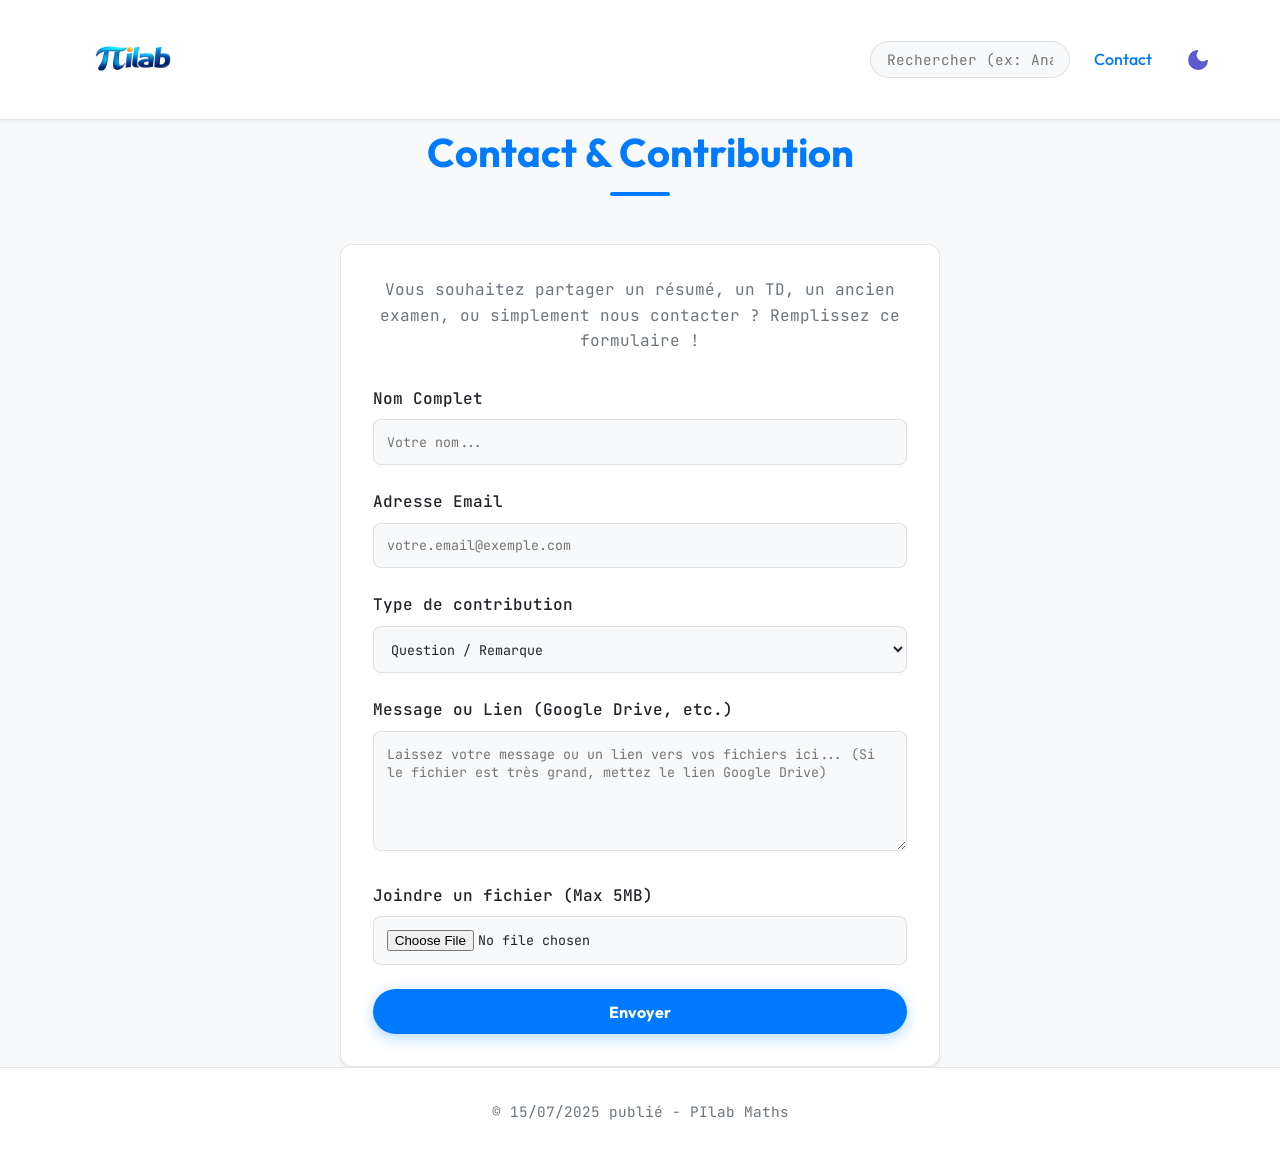
==== contact.html @ 1a2e01a1 "recherche" ====
<!DOCTYPE html>
<html lang="fr" data-theme="light">
<head>
    <meta charset="UTF-8">
    <meta name="viewport" content="width=device-width, initial-scale=1.0">
    <title>πLab - Contact & Contribution</title>
    <link rel="icon" type="image/svg+xml" href="images/favicon.svg">
    <link rel="apple-touch-icon" href="images/favicon.svg">
    <link rel="manifest" href="manifest.json">
    <link rel="stylesheet" href="css/style.css">
    <style>
        .contact-container {
            max-width: 600px;
            margin: 0 auto;
            background: var(--card-bg);
            padding: 2rem;
            border-radius: var(--radius-md);
            box-shadow: var(--shadow-sm);
            border: 1px solid var(--border-color);
        }
        .form-group {
            margin-bottom: 1.5rem;
        }
        .form-group label {
            display: block;
            margin-bottom: 0.5rem;
            font-weight: 500;
        }
        .form-control {
            width: 100%;
            padding: 0.8rem;
            border: 1px solid var(--border-color);
            border-radius: var(--radius-sm);
            background: var(--bg-color);
            color: var(--text-color);
            font-family: inherit;
        }
        .form-control:focus {
            outline: none;
            border-color: var(--primary-color);
        }
        textarea.form-control {
            resize: vertical;
            min-height: 120px;
        }
    </style>
</head>
<body>
    <header>
        <div class="container">
            <a href="index.html" class="logo-container">
                <img src="images/pilab.png" alt="πLab Logo" class="logo-img">
            </a>
            <div class="nav-wrapper">
                <div class="search-container">
                    <input type="text" id="global-search" placeholder="Rechercher (ex: Analyse, S3)..." class="search-input" aria-label="Recherche">
                    <ul id="search-results" class="search-results"></ul>
                </div>
                <a href="contact.html" class="nav-link" style="color: var(--primary-color);">Contact</a>
                <div class="controls">
                    <button id="dark-mode-toggle" class="icon-btn" aria-label="Toggle Dark Mode">
                        <img id="theme-icon" src="images/moon.svg" alt="Dark Mode" class="theme-icon-img">
                    </button>
                </div>
            </div>
        </div>
    </header>

    <main class="container">
        <h1 class="page-title">Contact & Contribution</h1>
        
        <div class="contact-container">
            <p style="text-align: center; margin-bottom: 2rem; color: var(--text-muted);">
                Vous souhaitez partager un résumé, un TD, un ancien examen, ou simplement nous contacter ? Remplissez ce formulaire !
            </p>
            <form id="contactForm" action="https://formsubmit.co/imalailazkai.50026091@gmail.com" method="POST" enctype="multipart/form-data">
                <!-- Disable Captcha -->
                <input type="hidden" name="_captcha" value="false">
                <input type="hidden" name="_subject" value="Nouveau message depuis πLab !">

                <div class="form-group">
                    <label for="name">Nom Complet</label>
                    <input type="text" id="name" name="name" class="form-control" required placeholder="Votre nom...">
                </div>
                <div class="form-group">
                    <label for="email">Adresse Email</label>
                    <input type="email" id="email" name="email" class="form-control" required placeholder="votre.email@exemple.com">
                </div>
                <div class="form-group">
                    <label for="type">Type de contribution</label>
                    <select id="type" name="type" class="form-control">
                        <option value="question">Question / Remarque</option>
                        <option value="cours">Partage d'un Cours</option>
                        <option value="td">Partage de TD / Exercices</option>
                        <option value="examen">Partage d'un ancien Examen</option>
                    </select>
                </div>
                <div class="form-group">
                    <label for="message">Message ou Lien (Google Drive, etc.)</label>
                    <textarea id="message" name="message" class="form-control" placeholder="Laissez votre message ou un lien vers vos fichiers ici... (Si le fichier est très grand, mettez le lien Google Drive)"></textarea>
                </div>
                <div class="form-group">
                    <label for="attachment">Joindre un fichier (Max 5MB)</label>
                    <input type="file" id="attachment" name="attachment" class="form-control" accept=".pdf,.png,.jpg,.jpeg">
                    <small id="fileError" style="color: red; display: none; margin-top: 5px;">Le fichier est trop grand. Limite: 5MB.</small>
                </div>
                <button type="submit" class="btn-primary" style="width: 100%; justify-content: center;">Envoyer</button>
            </form>
        </div>
    </main>

    <footer>
        <div class="container">
            <p>&copy; 15/07/2025 publié - PIlab Maths</p>
        </div>
    </footer>

    <script src="js/main.js" defer></script>
    <script>
        document.getElementById('contactForm').addEventListener('submit', function(e) {
            const fileInput = document.getElementById('attachment');
            const fileError = document.getElementById('fileError');
            
            if (fileInput.files.length > 0) {
                const fileSize = fileInput.files[0].size / 1024 / 1024; // in MB
                if (fileSize > 5) {
                    e.preventDefault();
                    fileError.style.display = 'block';
                    fileInput.value = ''; // clear input
                    return false;
                }
            }
            fileError.style.display = 'none';
        });
    </script>
</body>
</html>
---- css/style.css ----
@import url('https://fonts.googleapis.com/css2?family=JetBrains+Mono:wght@400;700&family=Outfit:wght@300;500;700&display=swap');

/* View Transitions API */
@view-transition {
    navigation: auto;
}

:root {
    /* Color Palette - Light Mode */
    --primary-color: #007bff;
    --primary-hover: #0056b3;
    --secondary-color: #6c757d;
    --accent-color: #00d2ff;

    --bg-color: #f8f9fa;
    --card-bg: #ffffff;
    --text-color: #212529;
    --text-muted: #6c757d;
    --border-color: rgba(0, 0, 0, 0.1);

    /* Shadows */
    --shadow-sm: 0 2px 4px rgba(0, 0, 0, 0.05);
    --shadow-md: 0 4px 12px rgba(0, 0, 0, 0.08);
    --shadow-lg: 0 8px 24px rgba(0, 0, 0, 0.12);

    /* Typography */
    --font-heading: 'Outfit', sans-serif;
    --font-body: 'JetBrains Mono', monospace;
    --radius-sm: 8px;
    --radius-md: 12px;
    --radius-lg: 20px;

    --transition-speed: 0.3s;
    --header-height: 120px;
}

[data-theme="dark"] {
    /* Color Palette - Dark Mode */
    --primary-color: #3f9eff;
    --primary-hover: #60aeff;
    --bg-color: #121212;
    --card-bg: #1e1e1e;
    --text-color: #e0e0e0;
    --text-muted: #a0a0a0;
    --border-color: rgba(255, 255, 255, 0.1);

    --shadow-sm: 0 2px 4px rgba(0, 0, 0, 0.3);
    --shadow-md: 0 4px 12px rgba(0, 0, 0, 0.4);
    --shadow-lg: 0 8px 24px rgba(0, 0, 0, 0.5);
}

* {
    margin: 0;
    padding: 0;
    box-sizing: border-box;
}

body {
    font-family: var(--font-body);
    background-color: var(--bg-color);
    color: var(--text-color);
    transition: background-color var(--transition-speed), color var(--transition-speed);
    line-height: 1.6;
    min-height: 100vh;
    display: flex;
    flex-direction: column;
}

/* --- Layout --- */
.container {
    width: 100%;
    max-width: 1200px;
    margin: 0 auto;
    padding: 0 20px;
}

main {
    flex: 1;
    padding: 2rem 0;
}

/* --- Header --- */
header {
    background-color: var(--card-bg);
    box-shadow: var(--shadow-sm);
    height: var(--header-height);
    display: flex;
    align-items: center;
    position: sticky;
    top: 0;
    z-index: 1000;
    border-bottom: 1px solid var(--border-color);
    transition: background-color var(--transition-speed);
}

header .container {
    display: flex;
    justify-content: space-between;
    align-items: center;
    height: 100%;
}

.logo-container {
    text-decoration: none;
    display: flex;
    align-items: center;
    gap: 0.5rem;
}

[data-theme="dark"] .logo-img {
    filter: drop-shadow(0 0 10px rgba(255, 255, 255, 0.5)) brightness(1.2) contrast(1.1);
}

.logo-img {
    height: 95px;
    width: auto;
    display: block;
}

/* Removed .logo-text since it is in the SVG now, but keeping class just in case fallback is needed later, or we can delete it. */
.logo-text {
    display: none;
    /* Hide text as it is in the SVG */
}

/* --- Navigation & Search --- */
.nav-wrapper {
    display: flex;
    align-items: center;
    gap: 1.5rem;
}

@media (max-width: 768px) {
    .nav-wrapper {
        gap: 0.5rem;
    }
}

.nav-link {
    color: var(--text-color);
    text-decoration: none;
    font-family: var(--font-heading);
    font-weight: 500;
    transition: color 0.2s;
}

.nav-link:hover {
    color: var(--primary-color);
}

.search-container {
    position: relative;
    display: flex;
    align-items: center;
}

.search-input {
    padding: 0.5rem 1rem;
    border-radius: 20px;
    border: 1px solid var(--border-color);
    background-color: var(--bg-color);
    color: var(--text-color);
    width: 200px;
    font-family: var(--font-body);
    font-size: 0.9rem;
    transition: all 0.3s;
}

.search-input:focus {
    outline: none;
    border-color: var(--primary-color);
    box-shadow: 0 0 0 3px rgba(0, 123, 255, 0.1);
    width: 250px;
}

@media (max-width: 768px) {
    .search-input {
        width: 140px;
    }
    .search-input:focus {
        width: 180px;
    }
}

.search-results {
    position: absolute;
    top: calc(100% + 5px);
    left: 0;
    width: 100%;
    background-color: var(--card-bg);
    border: 1px solid var(--border-color);
    border-radius: 12px;
    box-shadow: var(--shadow-lg);
    list-style: none;
    max-height: 250px;
    overflow-y: auto;
    z-index: 2000;
    display: none;
}

.search-results.active {
    display: block;
}

.search-result-item a {
    display: block;
    padding: 0.8rem 1rem;
    color: var(--text-color);
    text-decoration: none;
    border-bottom: 1px solid var(--border-color);
    font-size: 0.9rem;
}

.search-result-item a:hover {
    background-color: var(--bg-color);
    color: var(--primary-color);
}

.search-result-item:last-child a {
    border-bottom: none;
}

/* --- Navigation Controls --- */
.controls {
    display: flex;
    gap: 0.5rem;
    align-items: center;
}

.icon-btn {
    background: none;
    border: none;
    cursor: pointer;
    color: var(--text-color);
    font-size: 1.2rem;
    padding: 0.5rem;
    border-radius: 50%;
    transition: background-color 0.2s, transform 0.2s;
    display: flex;
    align-items: center;
    justify-content: center;
    width: 44px;
    height: 44px;
}

.theme-icon-img {
    width: 24px;
    height: 24px;
    display: block;
}

.icon-btn:hover {
    background-color: var(--border-color);
    transform: translateY(-2px);
}

/* --- Hero Section (Home) --- */
.hero {
    display: flex;
    flex-direction: column;
    justify-content: center;
    align-items: center;
    text-align: center;
    padding: 4rem 2rem;
    position: relative;
    overflow: hidden;
}

.hero::before {
    content: '';
    position: absolute;
    top: -50%;
    left: -50%;
    width: 200%;
    height: 200%;
    background: radial-gradient(circle, rgba(0, 123, 255, 0.03) 0%, rgba(0, 0, 0, 0) 70%);
    z-index: -1;
    pointer-events: none;
}

.hero-art {
    width: 100%;
    max-width: 800px;
    height: auto;
    margin-bottom: 2rem;
    filter: drop-shadow(0 4px 6px rgba(0, 0, 0, 0.1));
}

.hero-title {
    font-family: var(--font-heading);
    font-size: 3.5rem;
    font-weight: 700;
    margin-bottom: 1rem;
    background: linear-gradient(135deg, var(--primary-color), var(--accent-color));
    -webkit-background-clip: text;
    background-clip: text;
    -webkit-text-fill-color: transparent;
    line-height: 1.2;
}

.hero-subtitle {
    font-size: 1.1rem;
    color: var(--text-muted);
    margin-bottom: 3rem;
    max-width: 600px;
}

/* --- Page Titles --- */
.page-title {
    text-align: center;
    margin-bottom: 3rem;
    font-family: var(--font-heading);
    color: var(--primary-color);
    font-size: 2.5rem;
    position: relative;
    display: block;
    width: fit-content;
    margin-left: auto;
    margin-right: auto;
}

.page-title::after {
    content: '';
    display: block;
    width: 60px;
    height: 4px;
    background: var(--primary-color);
    margin: 0.5rem auto 0;
    border-radius: 2px;
}

/* --- Buttons --- */
.btn-primary {
    display: inline-flex;
    align-items: center;
    gap: 0.5rem;
    background-color: var(--primary-color);
    color: white;
    padding: 0.8rem 2rem;
    border-radius: 50px;
    text-decoration: none;
    font-weight: 700;
    font-family: var(--font-heading);
    font-size: 1rem;
    transition: all 0.2s;
    border: none;
    cursor: pointer;
    box-shadow: 0 4px 15px rgba(0, 123, 255, 0.3);
}

.btn-primary:hover {
    transform: translateY(-2px);
    box-shadow: 0 6px 20px rgba(0, 123, 255, 0.4);
    background-color: var(--primary-hover);
}

.btn-secondary {
    background-color: transparent;
    border: 2px solid var(--border-color);
    color: var(--text-color);
    padding: 0.6rem 1.5rem;
    border-radius: 50px;
    text-decoration: none;
    font-weight: 600;
    transition: all 0.2s;
    display: inline-flex;
    align-items: center;
    gap: 0.5rem;
    cursor: pointer;
}

.btn-secondary:hover {
    background-color: var(--border-color);
    transform: translateY(-2px);
}

/* --- Cards & Grid --- */
.grid-layout {
    display: grid;
    grid-template-columns: repeat(auto-fill, minmax(280px, 1fr));
    gap: 2rem;
    padding-bottom: 2rem;
}

.card {
    background-color: var(--card-bg);
    border-radius: var(--radius-md);
    padding: 2rem;
    text-align: center;
    cursor: pointer;
    box-shadow: var(--shadow-sm);
    transition: all 0.3s cubic-bezier(0.25, 0.8, 0.25, 1);
    border: 1px solid var(--border-color);
    display: flex;
    flex-direction: column;
    align-items: center;
    justify-content: center;
    min-height: 180px;
    position: relative;
    overflow: hidden;
    color: var(--text-color);
    text-decoration: none;
}

.card:hover {
    transform: translateY(-8px);
    box-shadow: var(--shadow-lg);
    border-color: var(--primary-color);
}

.card::before {
    content: '';
    position: absolute;
    top: 0;
    left: 0;
    width: 4px;
    height: 100%;
    background-color: var(--primary-color);
    opacity: 0;
    transition: opacity 0.3s;
}

.card:hover::before {
    opacity: 1;
}

.card h3 {
    font-family: var(--font-heading);
    font-size: 1.25rem;
    margin-bottom: 0.5rem;
}

.card p {
    font-size: 0.9rem;
    color: var(--text-muted);
}

/* --- PDF Specifics --- */
.pdf-card {
    display: flex;
    flex-direction: column;
    align-items: center;
    padding: 1.5rem;
    gap: 1rem;
}

.pdf-icon {
    font-size: 2.5rem;
    color: #e74c3c;
    /* PDF Red */
    margin-bottom: 0.5rem;
}

.pdf-actions {
    display: flex;
    gap: 0.5rem;
    width: 100%;
    margin-top: auto;
}

.btn-small {
    flex: 1;
    padding: 0.5rem;
    font-size: 0.85rem;
    border-radius: 6px;
    text-align: center;
    cursor: pointer;
    text-decoration: none;
    border: none;
    font-family: var(--font-heading);
    font-weight: 500;
}

.btn-view {
    background-color: rgba(0, 123, 255, 0.1);
    color: var(--primary-color);
}

.btn-view:hover {
    background-color: rgba(0, 123, 255, 0.2);
}

.btn-download {
    background-color: var(--text-color);
    color: var(--bg-color);
}

.btn-download:hover {
    opacity: 0.9;
}

/* --- Footer --- */
footer {
    background-color: var(--card-bg);
    border-top: 1px solid var(--border-color);
    padding: 2rem 0;
    margin-top: auto;
    text-align: center;
    color: var(--text-muted);
    font-size: 0.9rem;
}

footer a {
    color: var(--primary-color);
    text-decoration: none;
}

footer a:hover {
    text-decoration: underline;
}

/* --- Settings Panel --- */
.settings-panel {
    position: absolute;
    top: calc(var(--header-height) + 10px);
    right: 20px;
    background-color: var(--card-bg);
    padding: 1.5rem;
    border-radius: 12px;
    box-shadow: var(--shadow-lg);
    display: none;
    z-index: 100;
    min-width: 250px;
    border: 1px solid var(--border-color);
}

.settings-panel.active {
    display: block;
    animation: fadeIn 0.2s ease-out;
}

.settings-group {
    margin-bottom: 1rem;
}

.settings-group label {
    display: block;
    margin-bottom: 0.5rem;
    font-weight: 700;
    font-size: 0.9rem;
}

.settings-group select {
    width: 100%;
    padding: 0.5rem;
    border-radius: 6px;
    border: 1px solid var(--border-color);
    background-color: var(--bg-color);
    color: var(--text-color);
}

/* --- Animations --- */
@keyframes fadeIn {
    from {
        opacity: 0;
        transform: translateY(-10px);
    }

    to {
        opacity: 1;
        transform: translateY(0);
    }
}

/* --- Modal --- */
.modal-overlay {
    position: fixed;
    top: 0;
    left: 0;
    width: 100%;
    height: 100%;
    background: rgba(0, 0, 0, 0.8);
    display: none;
    justify-content: center;
    align-items: center;
    z-index: 2000;
    opacity: 0;
    transition: opacity 0.3s;
}

.modal-overlay.active {
    display: flex;
    opacity: 1;
}

.modal-content {
    background: var(--card-bg);
    width: 90%;
    height: 90%;
    border-radius: var(--radius-md);
    position: relative;
    padding: 0;
    overflow: hidden;
}

.modal-close {
    position: absolute;
    top: 10px;
    right: 15px;
    background: rgba(0, 0, 0, 0.5);
    color: white;
    border: none;
    border-radius: 50%;
    width: 32px;
    height: 32px;
    cursor: pointer;
    z-index: 10;
    display: flex;
    align-items: center;
    justify-content: center;
}

.modal-iframe {
    width: 100%;
    height: 100%;
    border: none;
}

/* --- Responsive --- */
@media (max-width: 768px) {
    .hero-title {
        font-size: 2.5rem;
    }

    .grid-layout {
        grid-template-columns: repeat(auto-fill, minmax(100%, 1fr));
    }
}/* --- About Section --- */
.about-section {
    padding: 2rem 1.5rem 4rem;
    text-align: center;
    background-color: var(--bg-color);
}

.section-title {
    font-family: var(--font-heading);
    font-size: 2rem;
    color: var(--text-color);
    margin-bottom: 2rem;
    position: relative;
    display: inline-block;
}

.section-title::after {
    content: '';
    display: block;
    width: 40px;
    height: 3px;
    background: var(--primary-color);
    margin: 0.5rem auto 0;
    border-radius: 2px;
}

.about-content {
    max-width: 900px;
    margin: 0 auto;
}

.about-content p {
    font-size: 1.1rem;
    color: var(--text-muted);
    margin-bottom: 3rem;
    line-height: 1.8;
}

.features-grid {
    display: grid;
    grid-template-columns: repeat(auto-fit, minmax(250px, 1fr));
    gap: 2rem;
    text-align: left;
}

.feature-item {
    background: var(--card-bg);
    padding: 2rem;
    border-radius: var(--radius-md);
    box-shadow: var(--shadow-sm);
    border: 1px solid var(--border-color);
    transition: transform 0.3s ease;
}

.feature-item:hover {
    transform: translateY(-5px);
    border-color: var(--primary-color);
}

.feature-item h3 {
    font-family: var(--font-heading);
    font-size: 1.3rem;
    margin-bottom: 1rem;
    color: var(--text-color);
}

.feature-item p {
    font-size: 0.95rem;
    margin-bottom: 0;
}
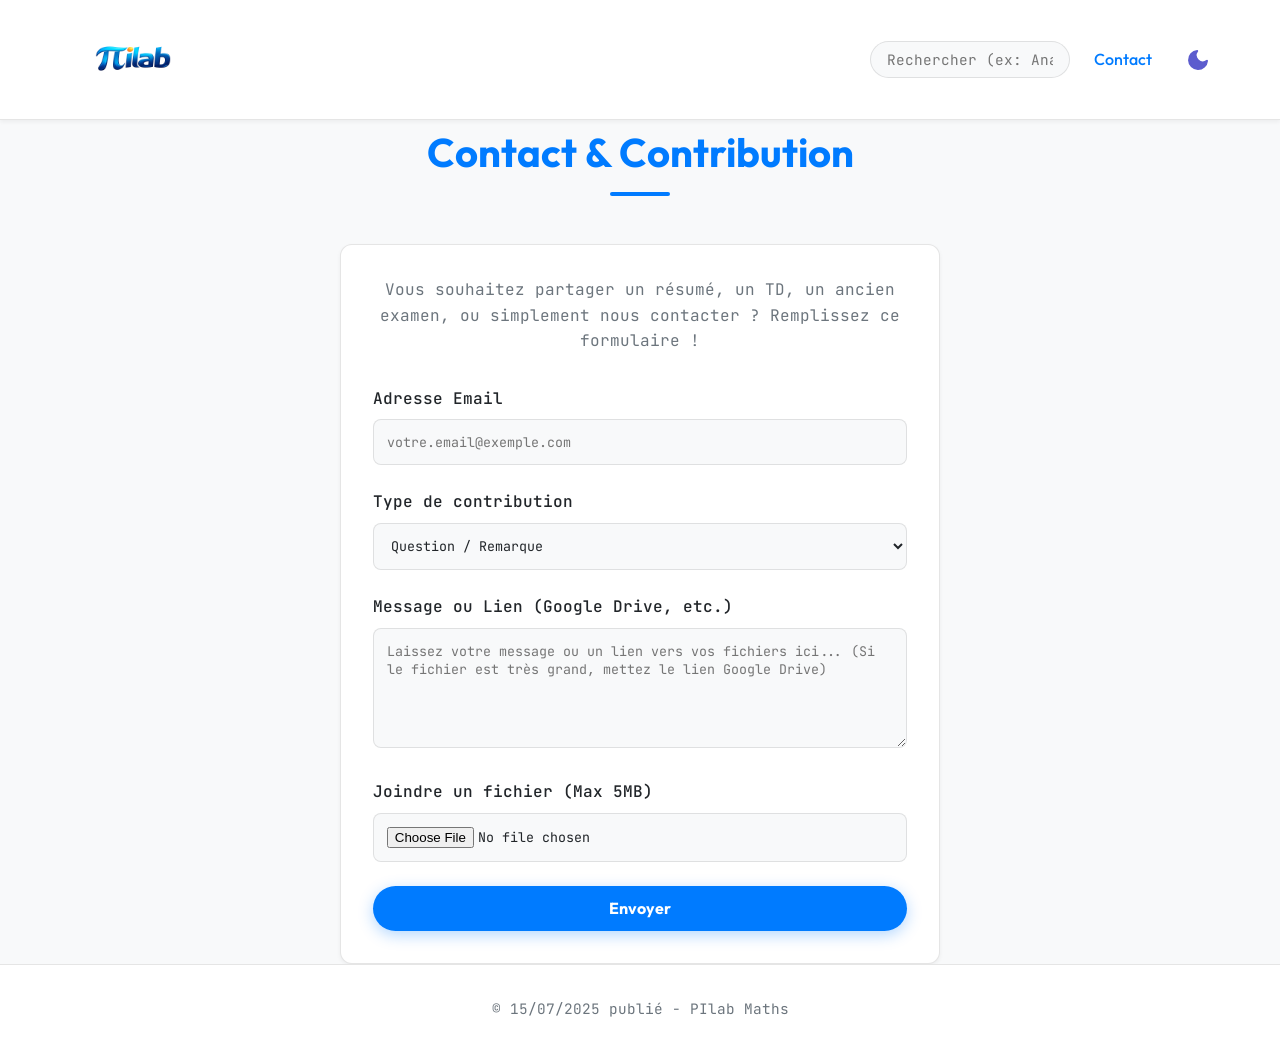
==== commit 81568a7b: "Update contact.html" ====
--- a/contact.html
+++ b/contact.html
@@ -1,8 +1,9 @@
 <!DOCTYPE html>
 <html lang="fr" data-theme="light">
+
 <head>
     <meta charset="UTF-8">
-    <meta name="viewport" content="width=device-width, initial-scale=1.0">
+    <meta name="viewport" content="width=device-width, initial-scale=1.0, maximum-scale=1.0, user-scalable=no">
     <title>πLab - Contact & Contribution</title>
     <link rel="icon" type="image/svg+xml" href="images/favicon.svg">
     <link rel="apple-touch-icon" href="images/favicon.svg">
@@ -18,14 +19,17 @@
             box-shadow: var(--shadow-sm);
             border: 1px solid var(--border-color);
         }
+
         .form-group {
             margin-bottom: 1.5rem;
         }
+
         .form-group label {
             display: block;
             margin-bottom: 0.5rem;
             font-weight: 500;
         }
+
         .form-control {
             width: 100%;
             padding: 0.8rem;
@@ -35,16 +39,19 @@
             color: var(--text-color);
             font-family: inherit;
         }
+
         .form-control:focus {
             outline: none;
             border-color: var(--primary-color);
         }
+
         textarea.form-control {
             resize: vertical;
             min-height: 120px;
         }
     </style>
 </head>
+
 <body>
     <header>
         <div class="container">
@@ -53,7 +60,8 @@
             </a>
             <div class="nav-wrapper">
                 <div class="search-container">
-                    <input type="text" id="global-search" placeholder="Rechercher (ex: Analyse, S3)..." class="search-input" aria-label="Recherche">
+                    <input type="text" id="global-search" placeholder="Rechercher (ex: Analyse, S3)..."
+                        class="search-input" aria-label="Recherche">
                     <ul id="search-results" class="search-results"></ul>
                 </div>
                 <a href="contact.html" class="nav-link" style="color: var(--primary-color);">Contact</a>
@@ -68,23 +76,23 @@
 
     <main class="container">
         <h1 class="page-title">Contact & Contribution</h1>
-        
+
         <div class="contact-container">
             <p style="text-align: center; margin-bottom: 2rem; color: var(--text-muted);">
-                Vous souhaitez partager un résumé, un TD, un ancien examen, ou simplement nous contacter ? Remplissez ce formulaire !
+                Vous souhaitez partager un résumé, un TD, un ancien examen, ou simplement nous contacter ? Remplissez ce
+                formulaire !
             </p>
-            <form id="contactForm" action="https://formsubmit.co/imalailazkai.50026091@gmail.com" method="POST" enctype="multipart/form-data">
+            <form id="contactForm" action="https://formsubmit.co/imalailazkai.50026091@gmail.com" method="POST"
+                enctype="multipart/form-data">
                 <!-- Disable Captcha -->
                 <input type="hidden" name="_captcha" value="false">
                 <input type="hidden" name="_subject" value="Nouveau message depuis πLab !">
 
-                <div class="form-group">
-                    <label for="name">Nom Complet</label>
-                    <input type="text" id="name" name="name" class="form-control" required placeholder="Votre nom...">
-                </div>
+
                 <div class="form-group">
                     <label for="email">Adresse Email</label>
-                    <input type="email" id="email" name="email" class="form-control" required placeholder="votre.email@exemple.com">
+                    <input type="email" id="email" name="email" class="form-control" required
+                        placeholder="votre.email@exemple.com">
                 </div>
                 <div class="form-group">
                     <label for="type">Type de contribution</label>
@@ -97,12 +105,15 @@
                 </div>
                 <div class="form-group">
                     <label for="message">Message ou Lien (Google Drive, etc.)</label>
-                    <textarea id="message" name="message" class="form-control" placeholder="Laissez votre message ou un lien vers vos fichiers ici... (Si le fichier est très grand, mettez le lien Google Drive)"></textarea>
+                    <textarea id="message" name="message" class="form-control"
+                        placeholder="Laissez votre message ou un lien vers vos fichiers ici... (Si le fichier est très grand, mettez le lien Google Drive)"></textarea>
                 </div>
                 <div class="form-group">
                     <label for="attachment">Joindre un fichier (Max 5MB)</label>
-                    <input type="file" id="attachment" name="attachment" class="form-control" accept=".pdf,.png,.jpg,.jpeg">
-                    <small id="fileError" style="color: red; display: none; margin-top: 5px;">Le fichier est trop grand. Limite: 5MB.</small>
+                    <input type="file" id="attachment" name="attachment" class="form-control"
+                        accept=".pdf,.png,.jpg,.jpeg">
+                    <small id="fileError" style="color: red; display: none; margin-top: 5px;">Le fichier est trop grand.
+                        Limite: 5MB.</small>
                 </div>
                 <button type="submit" class="btn-primary" style="width: 100%; justify-content: center;">Envoyer</button>
             </form>
@@ -117,10 +128,10 @@
 
     <script src="js/main.js" defer></script>
     <script>
-        document.getElementById('contactForm').addEventListener('submit', function(e) {
+        document.getElementById('contactForm').addEventListener('submit', function (e) {
             const fileInput = document.getElementById('attachment');
             const fileError = document.getElementById('fileError');
-            
+
             if (fileInput.files.length > 0) {
                 const fileSize = fileInput.files[0].size / 1024 / 1024; // in MB
                 if (fileSize > 5) {
@@ -134,4 +145,5 @@
         });
     </script>
 </body>
-</html>
+
+</html>
